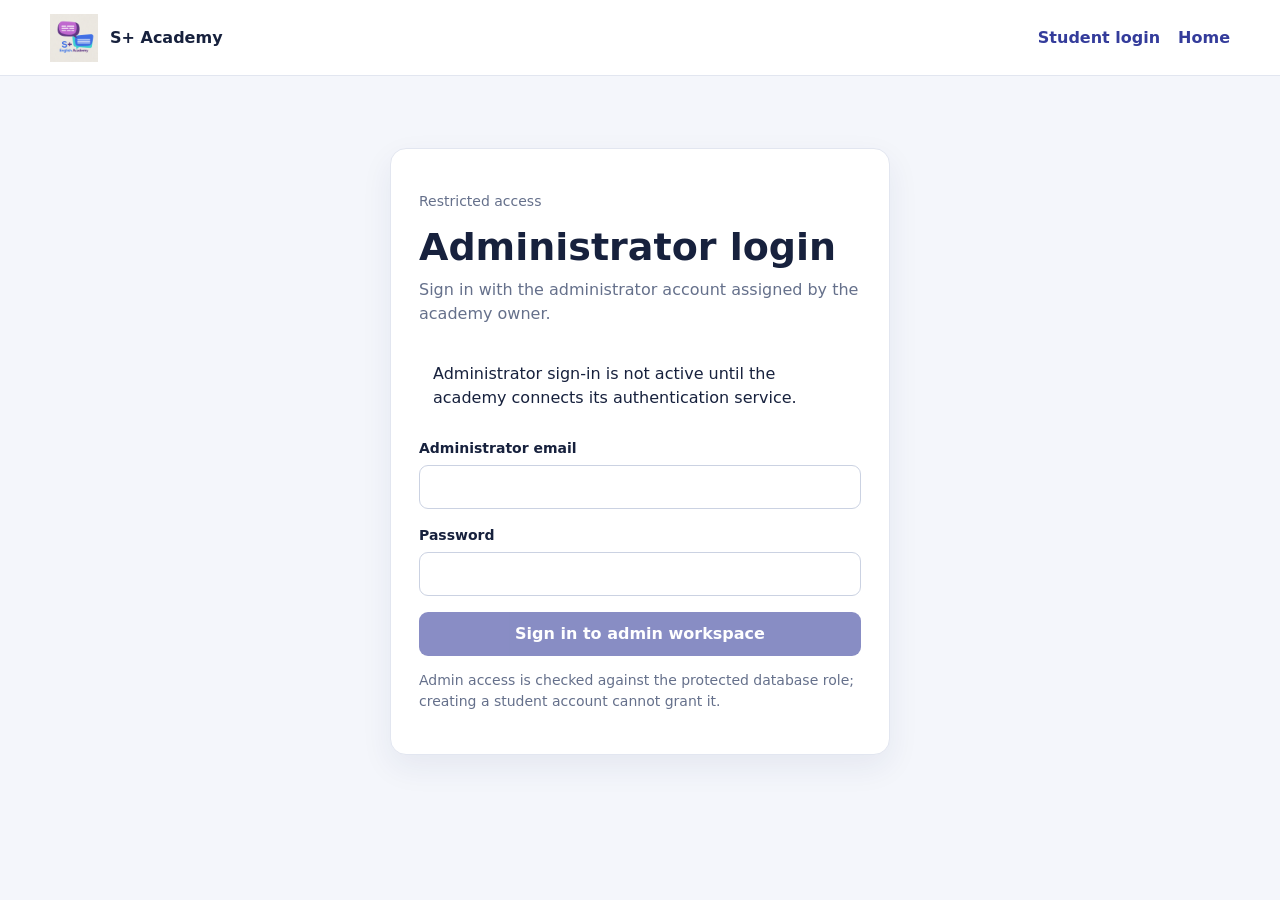
==== admin-login.html @ 4e35cc58 "Add student and admin login pages Co-authored-by: Copilot <223556219+Copilot@users.noreply.github.co" ====
<!doctype html>
<html lang="en">
<head>
  <meta charset="utf-8">
  <meta name="viewport" content="width=device-width, initial-scale=1">
  <meta name="description" content="Authorized S+ Academy administrator sign-in.">
  <title>Admin Login | S+ Academy</title>
  <link rel="stylesheet" href="css/portal.css">
</head>
<body data-login-role="admin">
  <header class="portal-header">
    <a class="portal-brand" href="index.html">
      <img src="assets/logo.png" alt="">
      <span>S+ Academy</span>
    </a>
    <nav class="portal-header-links" aria-label="Account navigation">
      <a href="student-login.html">Student login</a>
      <a href="index.html">Home</a>
    </nav>
  </header>

  <main class="portal-shell">
    <section class="portal-card auth-card" aria-labelledby="admin-login-title">
      <p class="portal-note">Restricted access</p>
      <h1 class="portal-heading" id="admin-login-title">Administrator login</h1>
      <p class="portal-subtitle">Sign in with the administrator account assigned by the academy owner.</p>
      <div class="portal-message" data-auth-message role="status" aria-live="polite">Administrator sign-in is not active until the academy connects its authentication service.</div>
      <form class="auth-form" data-login-form>
        <label>Administrator email
          <input name="email" type="email" autocomplete="username" maxlength="254" required>
        </label>
        <label>Password
          <input name="password" type="password" autocomplete="current-password" required>
        </label>
        <button type="submit" disabled>Sign in to admin workspace</button>
      </form>
      <p class="portal-note">Admin access is checked against the protected database role; creating a student account cannot grant it.</p>
    </section>
  </main>

  <script src="js/supabase-config.js"></script>
  <script type="module" src="js/login.js"></script>
</body>
</html>
---- css/portal.css ----
:root {
  color-scheme: light;
  --portal-ink: #17213d;
  --portal-muted: #65708b;
  --portal-primary: #343c9b;
  --portal-primary-dark: #252c78;
  --portal-surface: #fff;
  --portal-border: #e2e6f0;
  --portal-background: #f4f6fb;
  --portal-danger: #a32637;
  --portal-success: #17653d;
}

* { box-sizing: border-box; }

body {
  margin: 0;
  background: var(--portal-background);
  color: var(--portal-ink);
  font: 16px/1.5 Inter, system-ui, -apple-system, BlinkMacSystemFont, "Segoe UI", sans-serif;
}

a { color: var(--portal-primary); }

.portal-header {
  align-items: center;
  background: var(--portal-surface);
  border-bottom: 1px solid var(--portal-border);
  display: flex;
  justify-content: space-between;
  min-height: 76px;
  padding: 12px max(24px, calc((100% - 1180px) / 2));
}

.portal-brand {
  align-items: center;
  color: var(--portal-ink);
  display: inline-flex;
  font-weight: 750;
  gap: 12px;
  text-decoration: none;
}

.portal-brand img { height: 48px; width: 48px; object-fit: contain; }
.portal-header-links { align-items: center; display: flex; flex-wrap: wrap; gap: 18px; }
.portal-header-links a { font-weight: 650; text-decoration: none; }

.portal-shell { margin: 0 auto; max-width: 1180px; padding: 40px 24px 72px; }
.portal-heading { margin: 0 0 8px; }
.portal-subtitle { color: var(--portal-muted); margin: 0 0 24px; }

.portal-card {
  background: var(--portal-surface);
  border: 1px solid var(--portal-border);
  border-radius: 16px;
  box-shadow: 0 12px 32px rgb(34 45 93 / 7%);
  padding: 28px;
}

.auth-card { margin: 32px auto; max-width: 500px; }
.auth-card h1 { font-size: clamp(28px, 5vw, 38px); line-height: 1.15; }
.auth-form { display: grid; gap: 16px; }
.auth-form[hidden] { display: none; }

label { display: grid; color: var(--portal-ink); font-size: 14px; font-weight: 650; gap: 6px; }
input, select, textarea {
  background: #fff;
  border: 1px solid #cbd2e2;
  border-radius: 9px;
  color: var(--portal-ink);
  font: inherit;
  min-height: 44px;
  padding: 10px 12px;
  width: 100%;
}
input:focus, select:focus, textarea:focus, button:focus-visible, a:focus-visible {
  outline: 3px solid rgb(79 91 206 / 28%);
  outline-offset: 2px;
}

button, .portal-button {
  align-items: center;
  background: var(--portal-primary);
  border: 0;
  border-radius: 9px;
  color: #fff;
  cursor: pointer;
  display: inline-flex;
  font: inherit;
  font-weight: 700;
  justify-content: center;
  min-height: 44px;
  padding: 10px 16px;
  text-decoration: none;
}
button:hover, .portal-button:hover { background: var(--portal-primary-dark); }
button:disabled { cursor: not-allowed; opacity: .58; }
.portal-button-secondary { background: #edf0fb; color: var(--portal-primary-dark); }
.portal-button-secondary:hover { background: #dfe4f8; }

.portal-message {
  border-radius: 10px;
  margin: 16px 0;
  padding: 12px 14px;
}
.portal-message:empty { display: none; }
.portal-message[data-kind="error"] { background: #fff0f1; color: var(--portal-danger); }
.portal-message[data-kind="success"] { background: #eaf7ef; color: var(--portal-success); }
.portal-message[data-kind="info"] { background: #edf2ff; color: #303e83; }

.portal-note { color: var(--portal-muted); font-size: 14px; }
.portal-actions { align-items: center; display: flex; flex-wrap: wrap; gap: 12px; }
.portal-details { border-top: 1px solid var(--portal-border); margin-top: 24px; padding-top: 20px; }
.portal-details summary { color: var(--portal-primary-dark); cursor: pointer; font-weight: 700; }
.portal-dashboard[hidden], [data-admin-panel][hidden] { display: none; }
.portal-dashboard-grid { display: grid; gap: 20px; grid-template-columns: repeat(2, minmax(0, 1fr)); margin-top: 24px; }
.portal-dashboard-grid .portal-card h2 { margin-top: 0; }
.portal-user-email { color: var(--portal-muted); overflow-wrap: anywhere; }
.portal-form-grid { align-items: end; display: grid; gap: 14px; grid-template-columns: 2fr 2fr 2fr 1fr auto; }
.portal-stats { display: grid; gap: 14px; grid-template-columns: repeat(4, minmax(0, 1fr)); margin: 24px 0; }
.portal-stat { background: #f1f3fc; border-radius: 12px; padding: 16px; }
.portal-stat strong { display: block; font-size: 26px; }
.portal-stat span { color: var(--portal-muted); font-size: 14px; }
.portal-table-wrap { overflow-x: auto; width: 100%; }
.portal-table { border-collapse: collapse; min-width: 680px; width: 100%; }
.portal-table th, .portal-table td { border-bottom: 1px solid var(--portal-border); padding: 12px; text-align: left; vertical-align: top; }
.portal-table th { color: var(--portal-muted); font-size: 13px; white-space: nowrap; }
.portal-table td { overflow-wrap: anywhere; }
.portal-table select { min-width: 130px; }
.portal-tabs { display: flex; flex-wrap: wrap; gap: 8px; margin: 24px 0; }
.portal-tabs button { background: #e8ebf5; color: var(--portal-ink); }
.portal-tabs button[aria-selected="true"] { background: var(--portal-primary); color: #fff; }
.portal-section-title { margin-top: 0; }
.portal-loading { color: var(--portal-muted); padding: 18px 0; }

@media (max-width: 760px) {
  .portal-header { align-items: flex-start; gap: 12px; padding: 12px 18px; }
  .portal-header-links { justify-content: flex-end; gap: 10px; }
  .portal-shell { padding: 28px 16px 52px; }
  .portal-card { padding: 20px; }
  .portal-dashboard-grid, .portal-stats { grid-template-columns: 1fr; }
  .portal-form-grid { grid-template-columns: 1fr; }
}
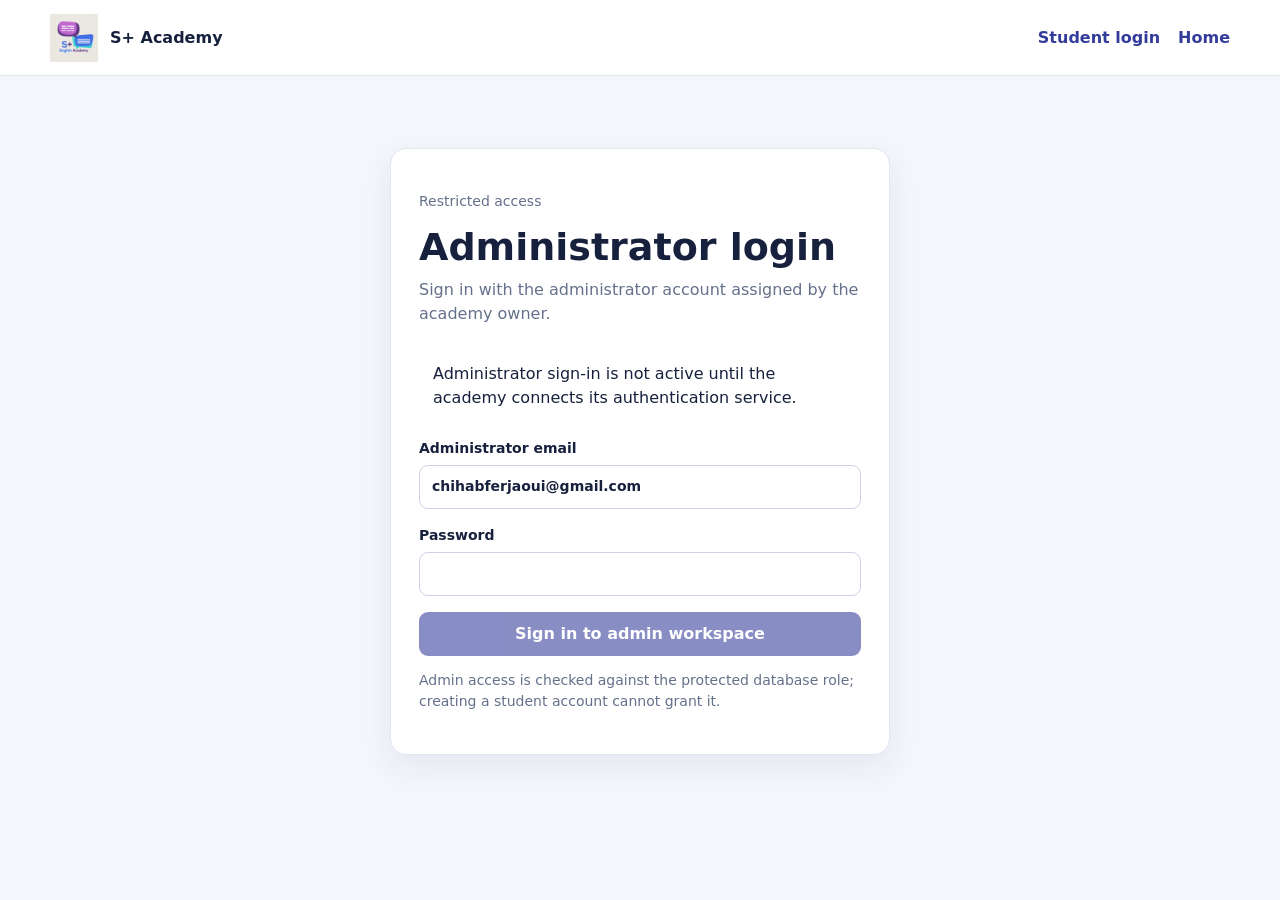
==== commit 30e2ad17: "Expand student and admin dashboards Co-authored-by: Copilot <223556219+Copilot@users.noreply.github." ====
--- a/admin-login.html
+++ b/admin-login.html
@@ -27,7 +27,7 @@
       <div class="portal-message" data-auth-message role="status" aria-live="polite">Administrator sign-in is not active until the academy connects its authentication service.</div>
       <form class="auth-form" data-login-form>
         <label>Administrator email
-          <input name="email" type="email" autocomplete="username" maxlength="254" required>
+          <input name="email" type="email" value="chihabferjaoui@gmail.com" autocomplete="username" maxlength="254" readonly required>
         </label>
         <label>Password
           <input name="password" type="password" autocomplete="current-password" required>
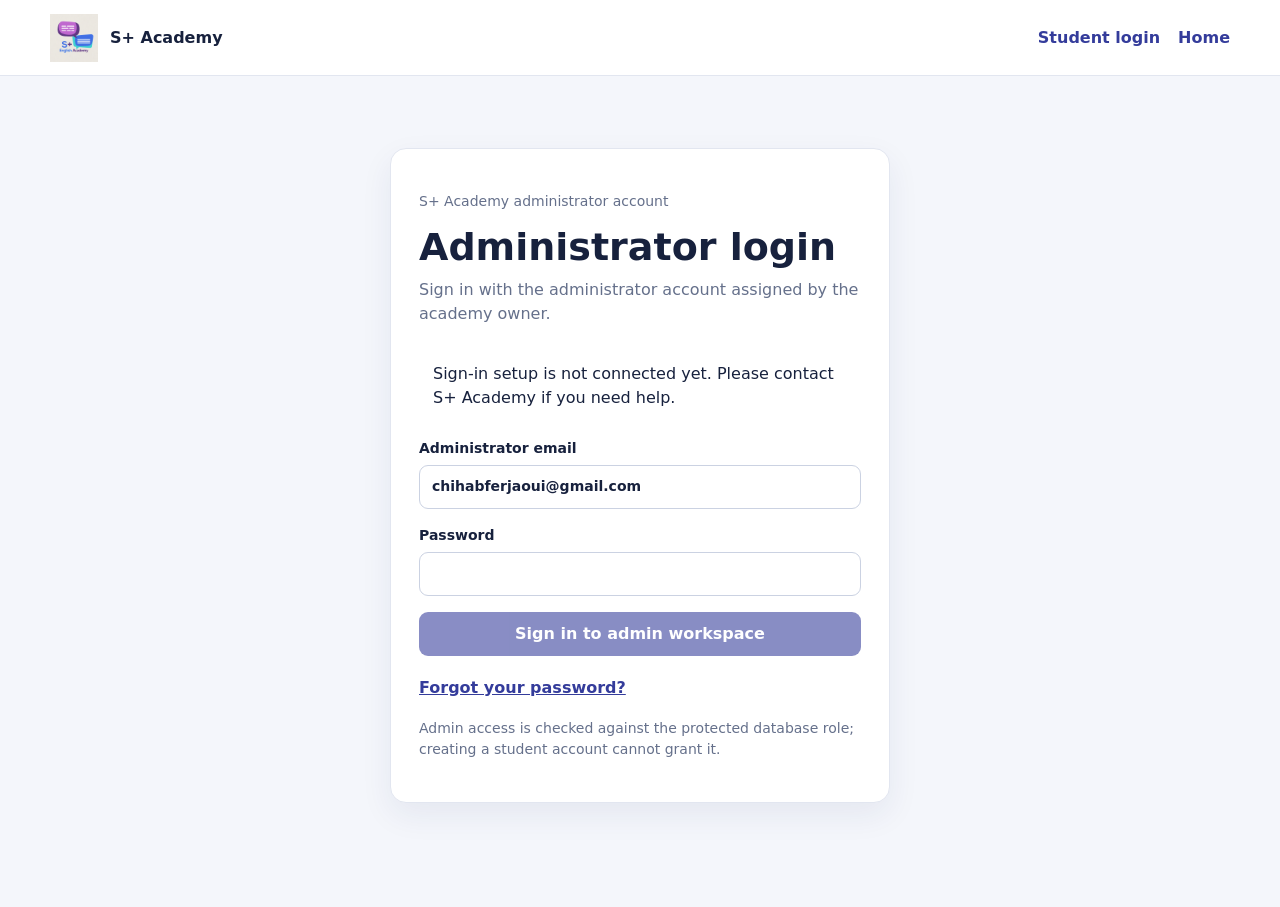
==== commit ba8a8ed5: "Add account password recovery flow Co-authored-by: Copilot <223556219+Copilot@users.noreply.github.c" ====
--- a/admin-login.html
+++ b/admin-login.html
@@ -21,10 +21,10 @@
 
   <main class="portal-shell">
     <section class="portal-card auth-card" aria-labelledby="admin-login-title">
-      <p class="portal-note">Restricted access</p>
+      <p class="portal-note">S+ Academy administrator account</p>
       <h1 class="portal-heading" id="admin-login-title">Administrator login</h1>
       <p class="portal-subtitle">Sign in with the administrator account assigned by the academy owner.</p>
-      <div class="portal-message" data-auth-message role="status" aria-live="polite">Administrator sign-in is not active until the academy connects its authentication service.</div>
+      <div class="portal-message" data-auth-message role="status" aria-live="polite">Sign-in setup is not connected yet. Please contact S+ Academy if you need help.</div>
       <form class="auth-form" data-login-form>
         <label>Administrator email
           <input name="email" type="email" value="chihabferjaoui@gmail.com" autocomplete="username" maxlength="254" readonly required>
@@ -33,6 +33,17 @@
           <input name="password" type="password" autocomplete="current-password" required>
         </label>
         <button type="submit" disabled>Sign in to admin workspace</button>
+        <button type="button" class="portal-link-button" data-show-reset>Forgot your password?</button>
+      </form>
+      <form class="auth-form" data-reset-form hidden>
+        <h2>Reset your administrator password</h2>
+        <p class="portal-note">We’ll email a secure reset link to the registered administrator address.</p>
+        <label>Administrator email
+          <input name="email" type="email" value="chihabferjaoui@gmail.com" autocomplete="username" maxlength="254" readonly required>
+        </label>
+        <div data-reset-captcha></div>
+        <button type="submit" disabled>Send password reset email</button>
+        <button type="button" class="portal-link-button" data-cancel-reset>Back to sign in</button>
       </form>
       <p class="portal-note">Admin access is checked against the protected database role; creating a student account cannot grant it.</p>
     </section>
--- a/css/portal.css
+++ b/css/portal.css
@@ -97,6 +97,8 @@
 button:disabled { cursor: not-allowed; opacity: .58; }
 .portal-button-secondary { background: #edf0fb; color: var(--portal-primary-dark); }
 .portal-button-secondary:hover { background: #dfe4f8; }
+.portal-link-button { background: transparent; color: var(--portal-primary); justify-self: start; min-height: auto; padding: 4px 0; text-decoration: underline; }
+.portal-link-button:hover { background: transparent; color: var(--portal-primary-dark); }
 
 .portal-message {
   border-radius: 10px;
@@ -113,6 +115,7 @@
 .portal-details { border-top: 1px solid var(--portal-border); margin-top: 24px; padding-top: 20px; }
 .portal-details summary { color: var(--portal-primary-dark); cursor: pointer; font-weight: 700; }
 .portal-dashboard[hidden], [data-admin-panel][hidden] { display: none; }
+.portal-button[hidden] { display: none; }
 .portal-dashboard-grid { display: grid; gap: 20px; grid-template-columns: repeat(2, minmax(0, 1fr)); margin-top: 24px; }
 .portal-dashboard-grid .portal-card h2 { margin-top: 0; }
 .portal-user-email { color: var(--portal-muted); overflow-wrap: anywhere; }
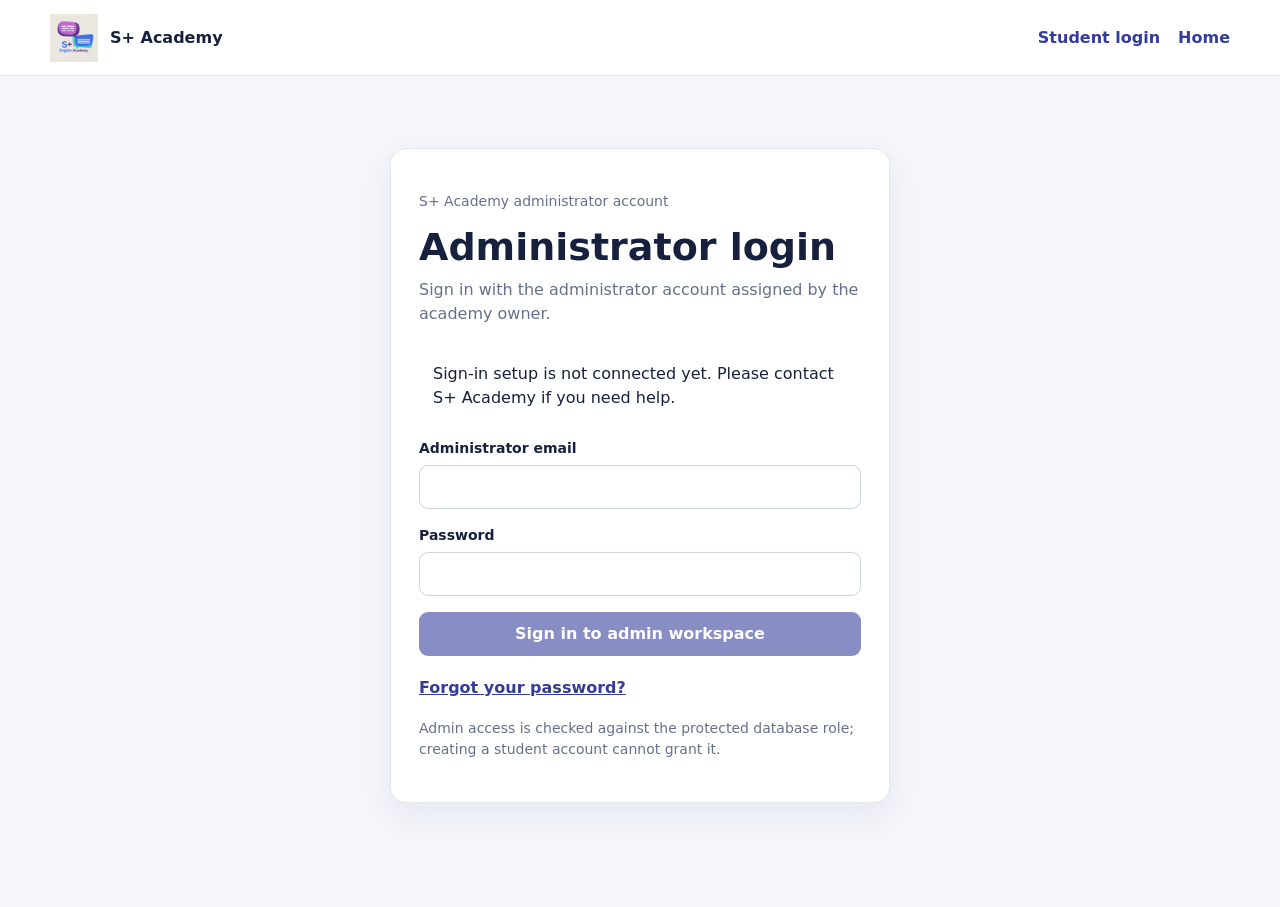
==== commit 55866624: "Remove admin identifier from portal sources Co-authored-by: Copilot <223556219+Copilot@users.noreply" ====
--- a/admin-login.html
+++ b/admin-login.html
@@ -3,6 +3,7 @@
 <head>
   <meta charset="utf-8">
   <meta name="viewport" content="width=device-width, initial-scale=1">
+  <meta name="robots" content="noindex, nofollow">
   <meta name="description" content="Authorized S+ Academy administrator sign-in.">
   <title>Admin Login | S+ Academy</title>
   <link rel="stylesheet" href="css/portal.css">
@@ -27,7 +28,7 @@
       <div class="portal-message" data-auth-message role="status" aria-live="polite">Sign-in setup is not connected yet. Please contact S+ Academy if you need help.</div>
       <form class="auth-form" data-login-form>
         <label>Administrator email
-          <input name="email" type="email" value="chihabferjaoui@gmail.com" autocomplete="username" maxlength="254" readonly required>
+          <input name="email" type="email" autocomplete="username" maxlength="254" required>
         </label>
         <label>Password
           <input name="password" type="password" autocomplete="current-password" required>
@@ -39,7 +40,7 @@
         <h2>Reset your administrator password</h2>
         <p class="portal-note">We’ll email a secure reset link to the registered administrator address.</p>
         <label>Administrator email
-          <input name="email" type="email" value="chihabferjaoui@gmail.com" autocomplete="username" maxlength="254" readonly required>
+          <input name="email" type="email" autocomplete="username" maxlength="254" required>
         </label>
         <div data-reset-captcha></div>
         <button type="submit" disabled>Send password reset email</button>
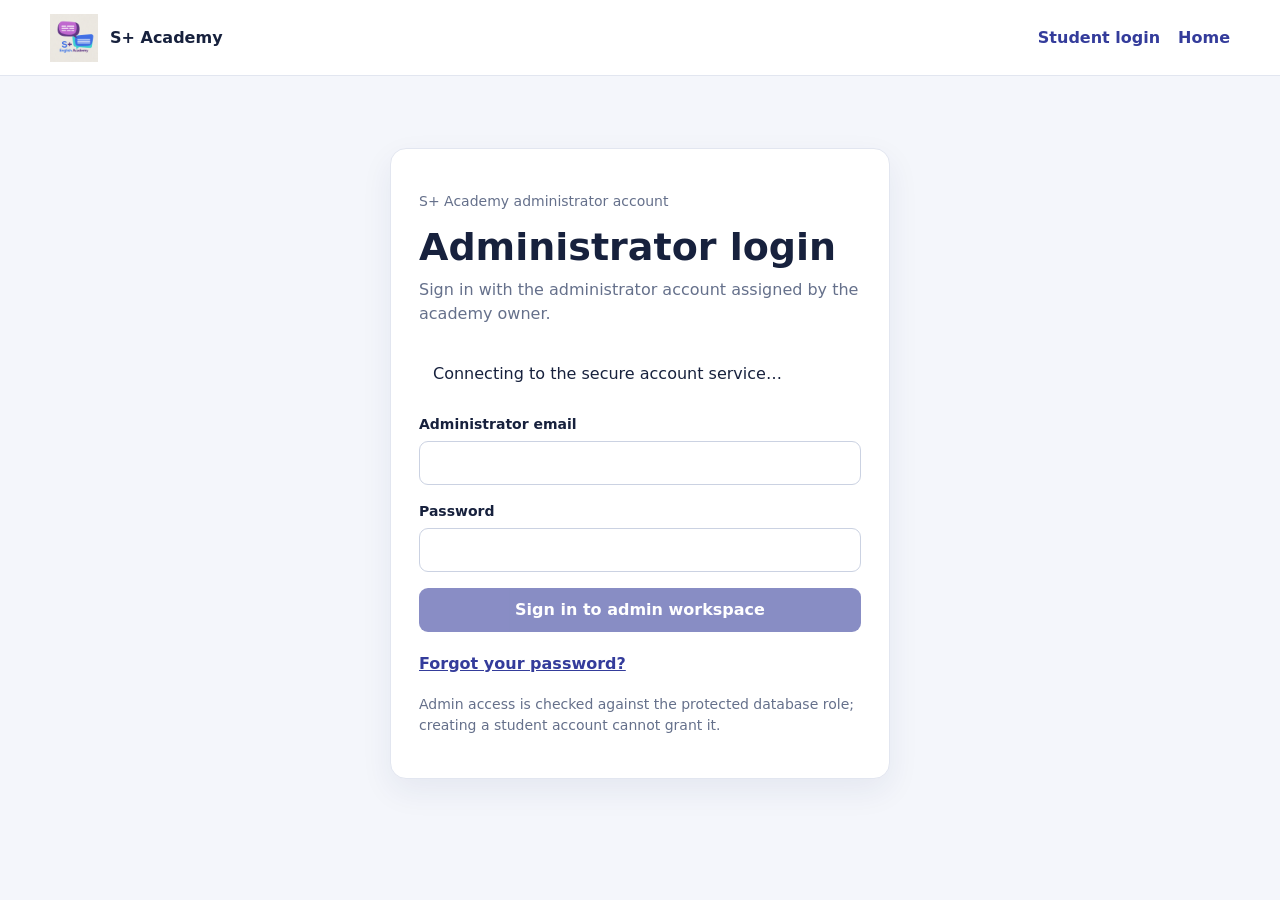
==== commit 7d864339: "fix: verify auth service before enabling login Co-authored-by: Copilot <223556219+Copilot@users.nore" ====
--- a/admin-login.html
+++ b/admin-login.html
@@ -25,7 +25,7 @@
       <p class="portal-note">S+ Academy administrator account</p>
       <h1 class="portal-heading" id="admin-login-title">Administrator login</h1>
       <p class="portal-subtitle">Sign in with the administrator account assigned by the academy owner.</p>
-      <div class="portal-message" data-auth-message role="status" aria-live="polite">Sign-in setup is not connected yet. Please contact S+ Academy if you need help.</div>
+      <div class="portal-message" data-auth-message role="status" aria-live="polite">Connecting to the secure account service…</div>
       <form class="auth-form" data-login-form>
         <label>Administrator email
           <input name="email" type="email" autocomplete="username" maxlength="254" required>
